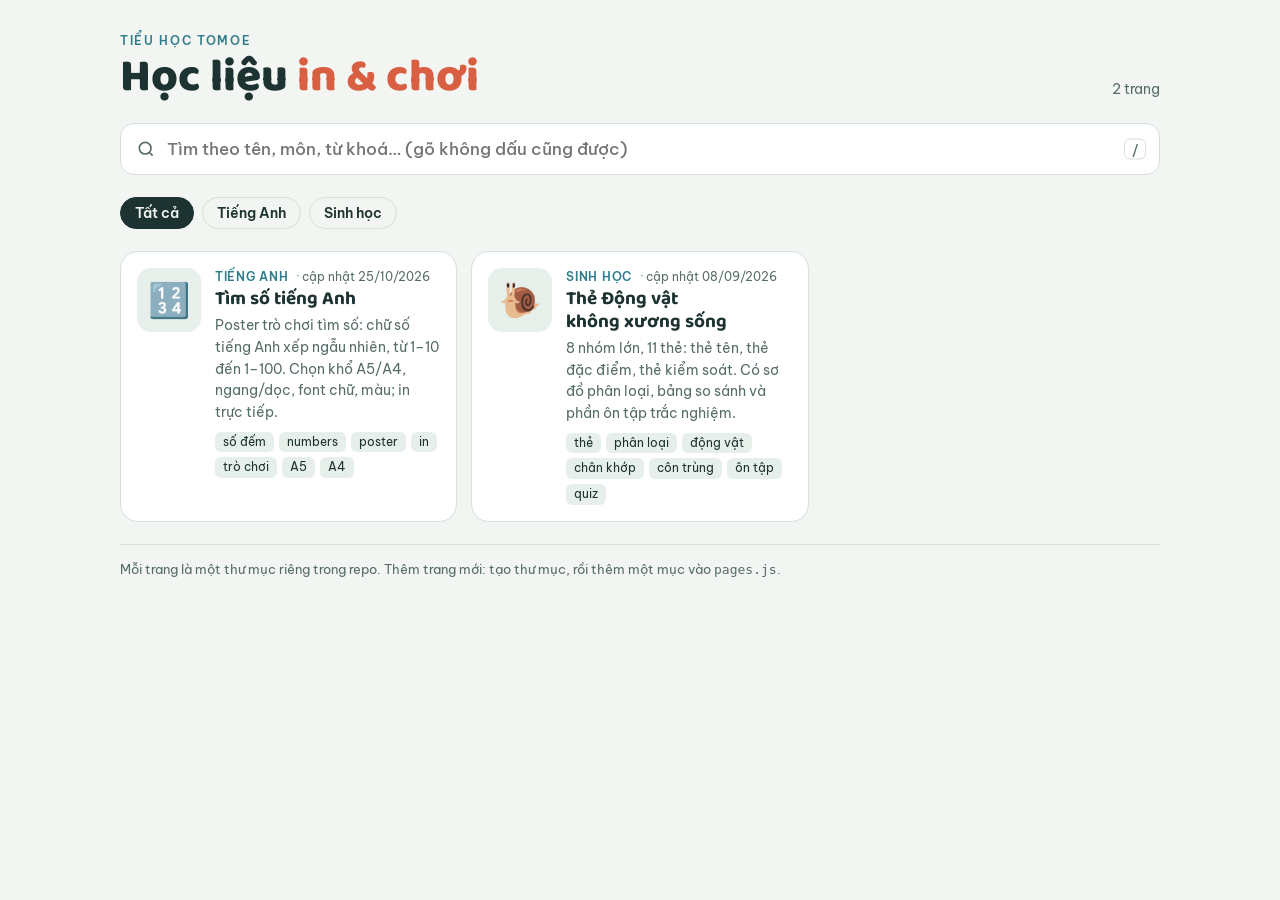
==== index.html @ 24cdd810 "Add files via upload" ====
<!DOCTYPE html>
<html lang="vi">
<head>
<meta charset="utf-8">
<meta name="viewport" content="width=device-width,initial-scale=1,viewport-fit=cover">
<title>Học liệu TOMOE</title>
<link rel="preconnect" href="https://fonts.googleapis.com">
<link rel="preconnect" href="https://fonts.gstatic.com" crossorigin>
<link rel="stylesheet" href="https://fonts.googleapis.com/css2?family=Baloo+2:wght@600;700;800&family=Be+Vietnam+Pro:wght@400;500;600&display=swap">
<style>
/* Layout: masthead + search bar, subject chips, then a responsive shelf of page cards */
:root{
  --bg:#F2F5F1; --paper:#FFFFFF; --ink:#1D3331; --ink2:#566C69; --line:#D6E1DB;
  --accent:#D95F43; --sea:#2F7D8A; --chip:#E6EFEA; --mark:#FCE7A6;
  --f-display:"Baloo 2","Be Vietnam Pro",system-ui,sans-serif;
  --f-body:"Be Vietnam Pro",system-ui,-apple-system,"Segoe UI",sans-serif;
  color-scheme:light;
}
@media (prefers-color-scheme: dark){:root{
  --bg:#111C1B; --paper:#192827; --ink:#E8F1ED; --ink2:#A2B8B2; --line:#2C4241;
  --accent:#F0765A; --sea:#5DB2BE; --chip:#22403B; --mark:#6B5A1C; color-scheme:dark}}
*{box-sizing:border-box}
body{margin:0;background:var(--bg);color:var(--ink);font-family:var(--f-body);font-size:15px;line-height:1.55;
  padding-left:max(16px,env(safe-area-inset-left,0px));padding-right:max(16px,env(safe-area-inset-right,0px));padding-block:32px 56px}
.wrap{max-width:1040px;margin:0 auto;display:flex;flex-direction:column;gap:22px}
.mast{display:flex;flex-wrap:wrap;justify-content:space-between;align-items:flex-end;gap:12px}
.eyebrow{font-size:12px;letter-spacing:.14em;text-transform:uppercase;color:var(--sea);font-weight:600}
h1{font-family:var(--f-display);font-weight:800;font-size:clamp(30px,5vw,46px);line-height:1.05;margin:2px 0 0;text-wrap:balance}
h1 em{font-style:normal;color:var(--accent)}
.count{color:var(--ink2);font-size:14px;font-variant-numeric:tabular-nums}
.search{position:relative}
.search input{width:100%;font:500 17px var(--f-body);color:var(--ink);background:var(--paper);border:1.5px solid var(--line);
  border-radius:14px;padding:14px 16px 14px 46px;outline:none}
.search input:focus{border-color:var(--sea);box-shadow:0 0 0 4px color-mix(in srgb,var(--sea) 18%,transparent)}
.search svg{position:absolute;left:16px;top:50%;transform:translateY(-50%);width:20px;height:20px;fill:none;stroke:var(--ink2);stroke-width:2}
.search kbd{position:absolute;right:14px;top:50%;transform:translateY(-50%);font:600 12px var(--f-body);color:var(--ink2);border:1px solid var(--line);border-radius:6px;padding:2px 7px}
.chips{display:flex;flex-wrap:wrap;gap:8px}
.chip{font:600 14px var(--f-body);color:var(--ink);background:transparent;border:1px solid var(--line);border-radius:999px;padding:6px 14px;cursor:pointer}
.chip:hover{border-color:var(--sea)}
.chip[aria-pressed="true"]{background:var(--ink);color:var(--bg);border-color:var(--ink)}
.chip:focus-visible,.card:focus-visible{outline:3px solid var(--sea);outline-offset:2px}
.shelf{display:grid;grid-template-columns:repeat(auto-fill,minmax(290px,1fr));gap:14px}
.card{display:grid;grid-template-columns:64px 1fr;gap:14px;align-items:start;text-decoration:none;color:inherit;
  background:var(--paper);border:1px solid var(--line);border-radius:18px;padding:16px;transition:transform .15s,border-color .15s}
.card:hover{transform:translateY(-2px);border-color:var(--sea)}
.tile{width:64px;height:64px;border-radius:14px;display:grid;place-items:center;font-size:34px;background:var(--chip)}
.card .meta{display:flex;flex-wrap:wrap;gap:8px;align-items:center;font-size:12px;color:var(--ink2)}
.card .subj{font-weight:600;letter-spacing:.06em;text-transform:uppercase;color:var(--sea)}
.card h2{font-family:var(--f-display);font-weight:700;font-size:19px;line-height:1.2;margin:2px 0 4px;text-wrap:balance}
.card p{margin:0;font-size:14px;color:var(--ink2)}
.card .tags{display:flex;flex-wrap:wrap;gap:5px;margin-top:8px}
.card .tags span{font-size:12px;background:var(--chip);border-radius:6px;padding:1px 8px}
mark{background:var(--mark);color:inherit;border-radius:3px;padding:0 1px}
.empty{color:var(--ink2);text-align:center;padding:32px 0}
footer{color:var(--ink2);font-size:13px;border-top:1px solid var(--line);padding-top:14px}
@media (prefers-reduced-motion:reduce){*{transition:none!important}}
</style>
</head>
<body>
<div class="wrap">
  <div class="mast">
    <div>
      <div class="eyebrow">Tiểu học TOMOE</div>
      <h1>Học liệu <em>in &amp; chơi</em></h1>
    </div>
    <div class="count" id="count"></div>
  </div>

  <label class="search" for="q">
    <svg viewBox="0 0 24 24" aria-hidden="true"><circle cx="11" cy="11" r="7"></circle><path d="M20 20l-3.5-3.5"></path></svg>
    <input id="q" type="search" placeholder="Tìm theo tên, môn, từ khoá… (gõ không dấu cũng được)" autocomplete="off">
    <kbd>/</kbd>
  </label>

  <div class="chips" id="chips" aria-label="Lọc theo môn"></div>
  <div class="shelf" id="shelf"></div>
  <div class="empty" id="empty" hidden>Không có trang nào khớp. Thử từ khoá khác hoặc chọn “Tất cả”.</div>

  <footer>Mỗi trang là một thư mục riêng trong repo. Thêm trang mới: tạo thư mục, rồi thêm một mục vào <code>pages.js</code>.</footer>
</div>

<script src="pages.js"></script>
<script>
(function(){
  const pages=(window.PAGES||[]).slice().sort((a,b)=>b.updated.localeCompare(a.updated));
  const norm=s=>s.toLowerCase().normalize('NFD').replace(/[̀-ͯ]/g,'').replace(/đ/g,'d');
  const esc=s=>s.replace(/[&<>"]/g,c=>({'&':'&amp;','<':'&lt;','>':'&gt;','"':'&quot;'}[c]));
  const subjects=['Tất cả',...new Set(pages.map(p=>p.subject))];
  let subj='Tất cả';
  const q=document.getElementById('q');
  try{const s=new URLSearchParams(location.search);if(s.get('q'))q.value=s.get('q');if(s.get('mon'))subj=s.get('mon');}catch(e){}

  const chips=document.getElementById('chips');
  subjects.forEach(s=>{const b=document.createElement('button');b.type='button';b.className='chip';b.textContent=s;
    b.addEventListener('click',()=>{subj=s;render();});chips.appendChild(b);});

  // highlight matches in original text, accent-insensitive
  function hl(text,terms){
    if(!terms.length)return esc(text);
    const n=norm(text);const marks=new Array(text.length).fill(false);
    terms.forEach(t=>{let i=n.indexOf(t);while(t&&i>-1){for(let k=i;k<i+t.length;k++)marks[k]=true;i=n.indexOf(t,i+t.length);}});
    let out='',open=false;
    for(let i=0;i<text.length;i++){if(marks[i]&&!open){out+='<mark>';open=true;}if(!marks[i]&&open){out+='</mark>';open=false;}out+=esc(text[i]);}
    return out+(open?'</mark>':'');
  }

  function render(){
    chips.querySelectorAll('.chip').forEach(b=>b.setAttribute('aria-pressed',String(b.textContent===subj)));
    const terms=norm(q.value).split(/\s+/).filter(Boolean);
    const list=pages.filter(p=>{
      if(subj!=='Tất cả'&&p.subject!==subj)return false;
      const hay=norm([p.title,p.desc,p.subject,...p.tags].join(' '));
      return terms.every(t=>hay.includes(t));
    });
    document.getElementById('shelf').innerHTML=list.map(p=>`
      <a class="card" href="${esc(p.path)}">
        <div class="tile" aria-hidden="true">${p.icon||'📄'}</div>
        <div>
          <div class="meta"><span class="subj">${hl(p.subject,terms)}</span><span>· cập nhật ${p.updated.split('-').reverse().join('/')}</span></div>
          <h2>${hl(p.title,terms)}</h2>
          <p>${hl(p.desc,terms)}</p>
          <div class="tags">${p.tags.map(t=>`<span>${hl(t,terms)}</span>`).join('')}</div>
        </div>
      </a>`).join('');
    document.getElementById('empty').hidden=list.length>0;
    document.getElementById('count').textContent=list.length===pages.length?`${pages.length} trang`:`${list.length} / ${pages.length} trang`;
    try{const s=new URLSearchParams();if(q.value)s.set('q',q.value);if(subj!=='Tất cả')s.set('mon',subj);
      history.replaceState(null,'',location.pathname+(s.toString()?'?'+s:''));}catch(e){}
  }
  q.addEventListener('input',render);
  document.addEventListener('keydown',e=>{if(e.key==='/'&&document.activeElement!==q){e.preventDefault();q.focus();}
    if(e.key==='Enter'&&document.activeElement===q){const a=document.querySelector('.card');if(a)location.href=a.href;}});
  render();
})();
</script>
</body>
</html>
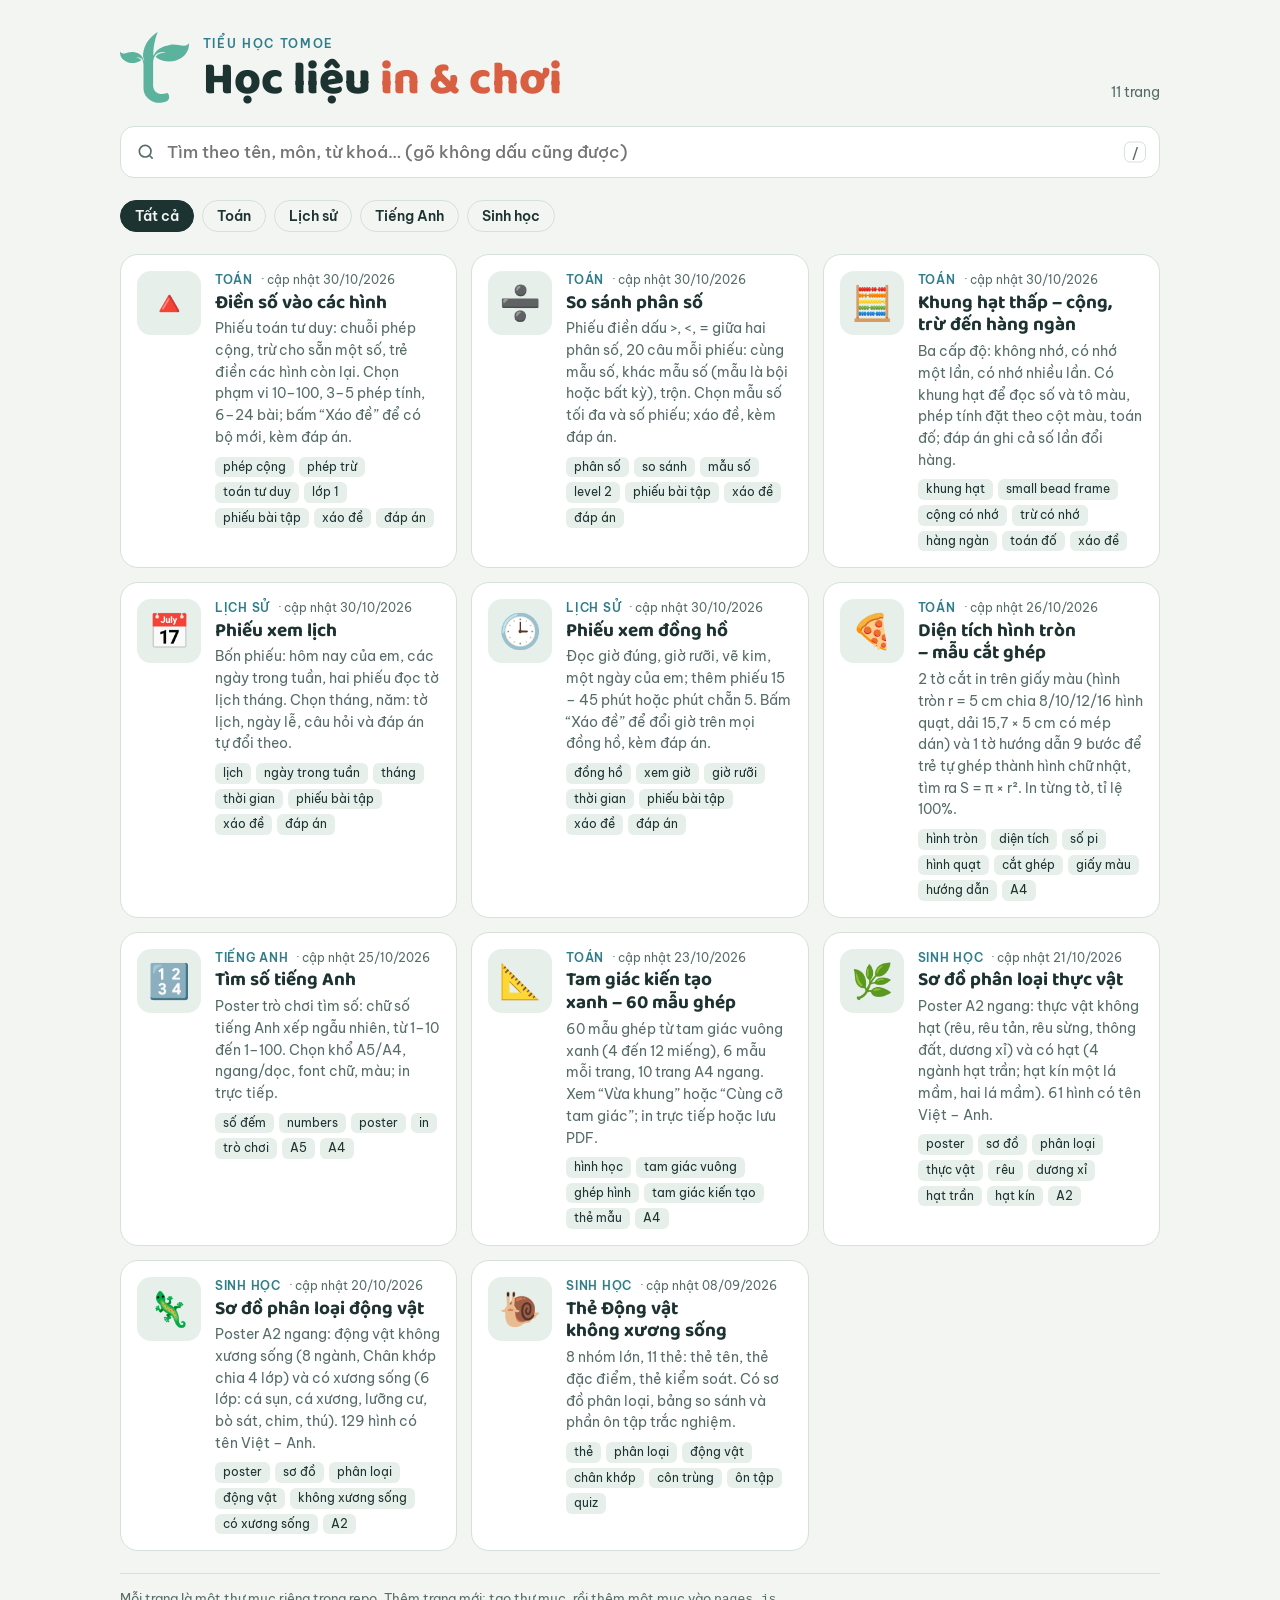
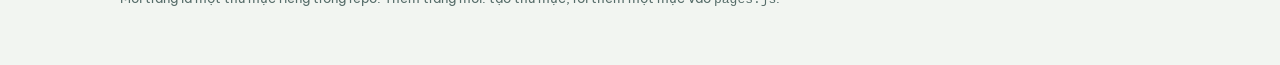
==== commit f2d289bd: "Add Tomoe T logo to worksheet headers and index page (Opus 5.5)" ====
--- a/index.html
+++ b/index.html
@@ -4,6 +4,7 @@
 <meta charset="utf-8">
 <meta name="viewport" content="width=device-width,initial-scale=1,viewport-fit=cover">
 <title>Học liệu TOMOE</title>
+<link rel="icon" href="assets/logo-tomoe-t.svg" type="image/svg+xml">
 <link rel="preconnect" href="https://fonts.googleapis.com">
 <link rel="preconnect" href="https://fonts.gstatic.com" crossorigin>
 <link rel="stylesheet" href="https://fonts.googleapis.com/css2?family=Baloo+2:wght@600;700;800&family=Be+Vietnam+Pro:wght@400;500;600&display=swap">
@@ -24,6 +25,8 @@
   padding-left:max(16px,env(safe-area-inset-left,0px));padding-right:max(16px,env(safe-area-inset-right,0px));padding-block:32px 56px}
 .wrap{max-width:1040px;margin:0 auto;display:flex;flex-direction:column;gap:22px}
 .mast{display:flex;flex-wrap:wrap;justify-content:space-between;align-items:flex-end;gap:12px}
+.brand{display:flex;align-items:flex-end;gap:14px}
+.brand img{height:clamp(56px,8vw,72px);width:auto;flex:none}
 .eyebrow{font-size:12px;letter-spacing:.14em;text-transform:uppercase;color:var(--sea);font-weight:600}
 h1{font-family:var(--f-display);font-weight:800;font-size:clamp(30px,5vw,46px);line-height:1.05;margin:2px 0 0;text-wrap:balance}
 h1 em{font-style:normal;color:var(--accent)}
@@ -59,9 +62,12 @@
 <body>
 <div class="wrap">
   <div class="mast">
-    <div>
-      <div class="eyebrow">Tiểu học TOMOE</div>
-      <h1>Học liệu <em>in &amp; chơi</em></h1>
+    <div class="brand">
+      <img src="assets/logo-tomoe-t.svg" alt="">
+      <div>
+        <div class="eyebrow">Tiểu học TOMOE</div>
+        <h1>Học liệu <em>in &amp; chơi</em></h1>
+      </div>
     </div>
     <div class="count" id="count"></div>
   </div>
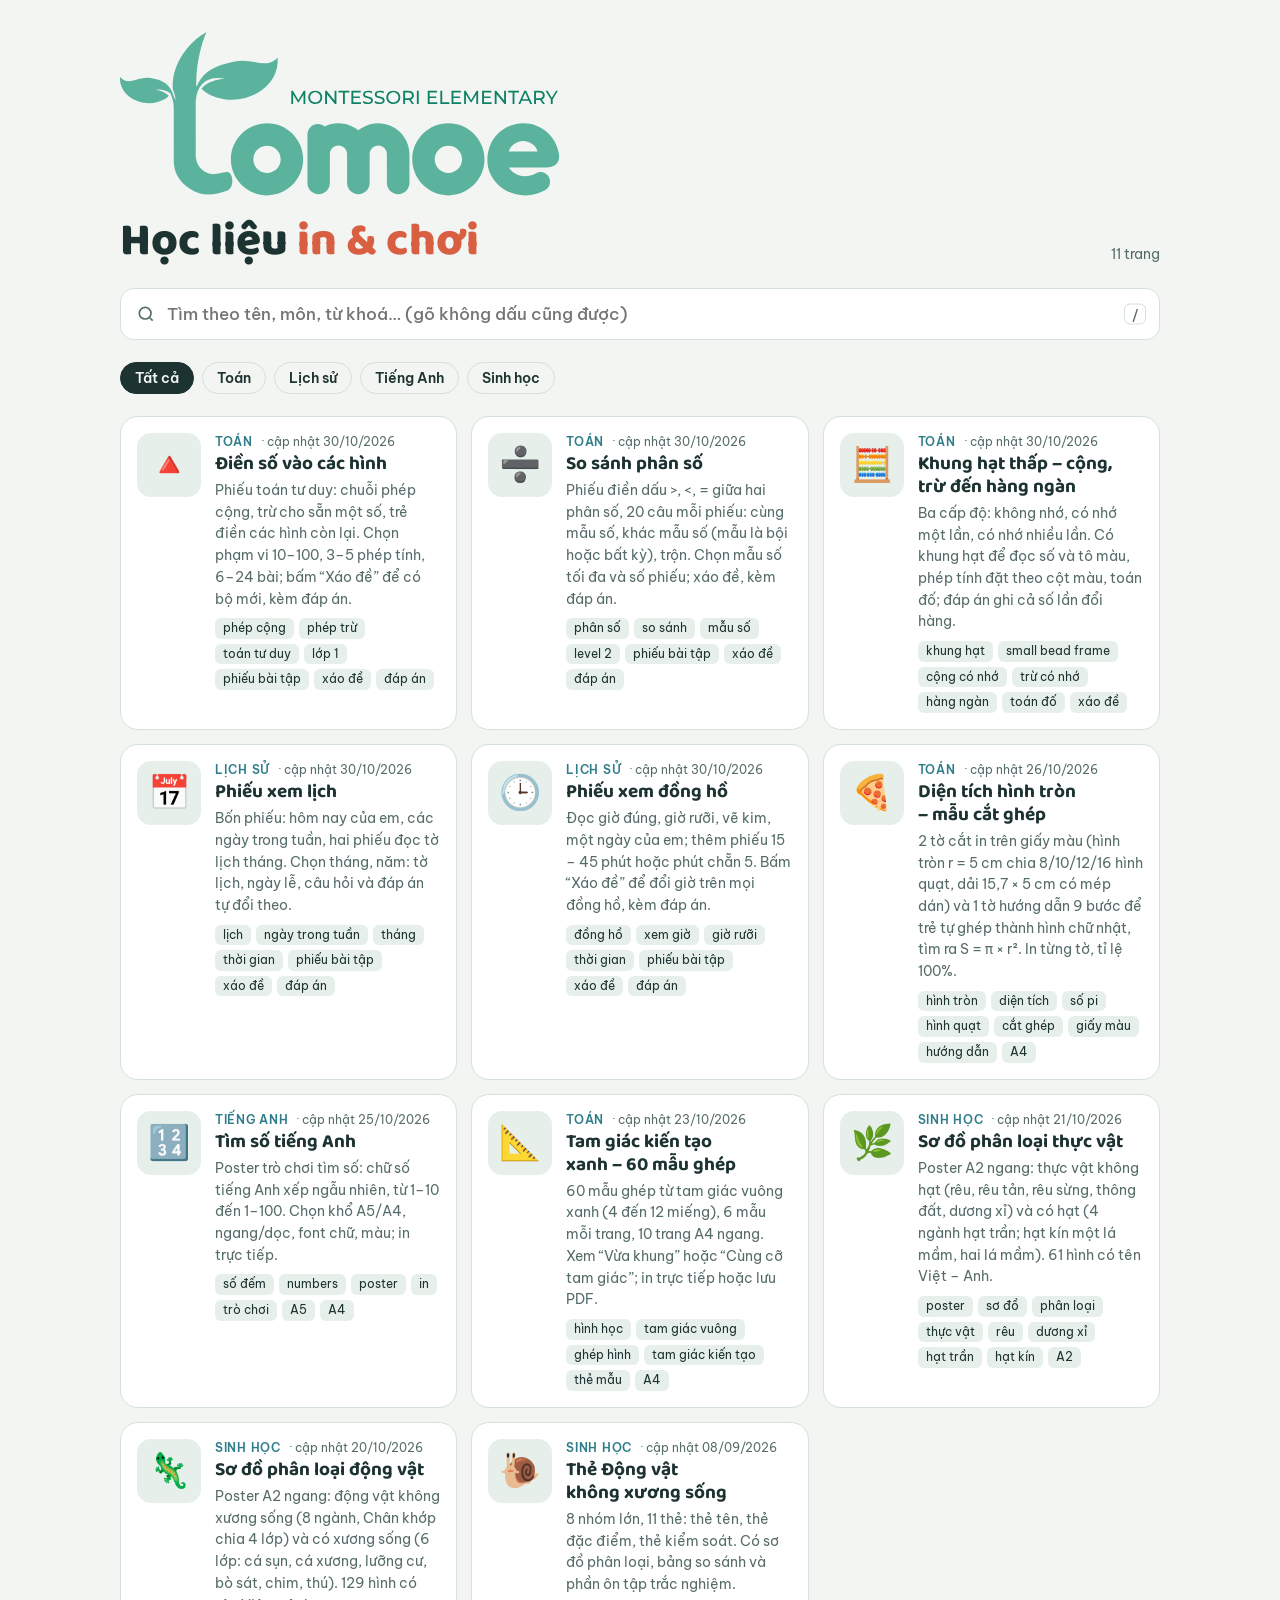
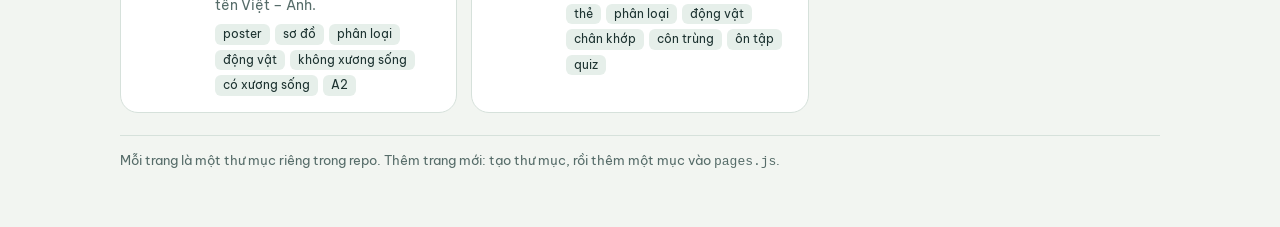
==== commit c9141137: "Show full Tomoe logo large on the homepage (Opus 5.5)" ====
--- a/index.html
+++ b/index.html
@@ -25,8 +25,8 @@
   padding-left:max(16px,env(safe-area-inset-left,0px));padding-right:max(16px,env(safe-area-inset-right,0px));padding-block:32px 56px}
 .wrap{max-width:1040px;margin:0 auto;display:flex;flex-direction:column;gap:22px}
 .mast{display:flex;flex-wrap:wrap;justify-content:space-between;align-items:flex-end;gap:12px}
-.brand{display:flex;align-items:flex-end;gap:14px}
-.brand img{height:clamp(56px,8vw,72px);width:auto;flex:none}
+.brand{display:flex;flex-direction:column;align-items:flex-start;gap:clamp(10px,2vw,18px)}
+.brand img{width:clamp(280px,46vw,440px);max-width:100%;height:auto}
 .eyebrow{font-size:12px;letter-spacing:.14em;text-transform:uppercase;color:var(--sea);font-weight:600}
 h1{font-family:var(--f-display);font-weight:800;font-size:clamp(30px,5vw,46px);line-height:1.05;margin:2px 0 0;text-wrap:balance}
 h1 em{font-style:normal;color:var(--accent)}
@@ -63,11 +63,8 @@
 <div class="wrap">
   <div class="mast">
     <div class="brand">
-      <img src="assets/logo-tomoe-t.svg" alt="">
-      <div>
-        <div class="eyebrow">Tiểu học TOMOE</div>
-        <h1>Học liệu <em>in &amp; chơi</em></h1>
-      </div>
+      <img src="assets/logo-tomoe.svg" alt="Tomoe Montessori Elementary">
+      <h1>Học liệu <em>in &amp; chơi</em></h1>
     </div>
     <div class="count" id="count"></div>
   </div>
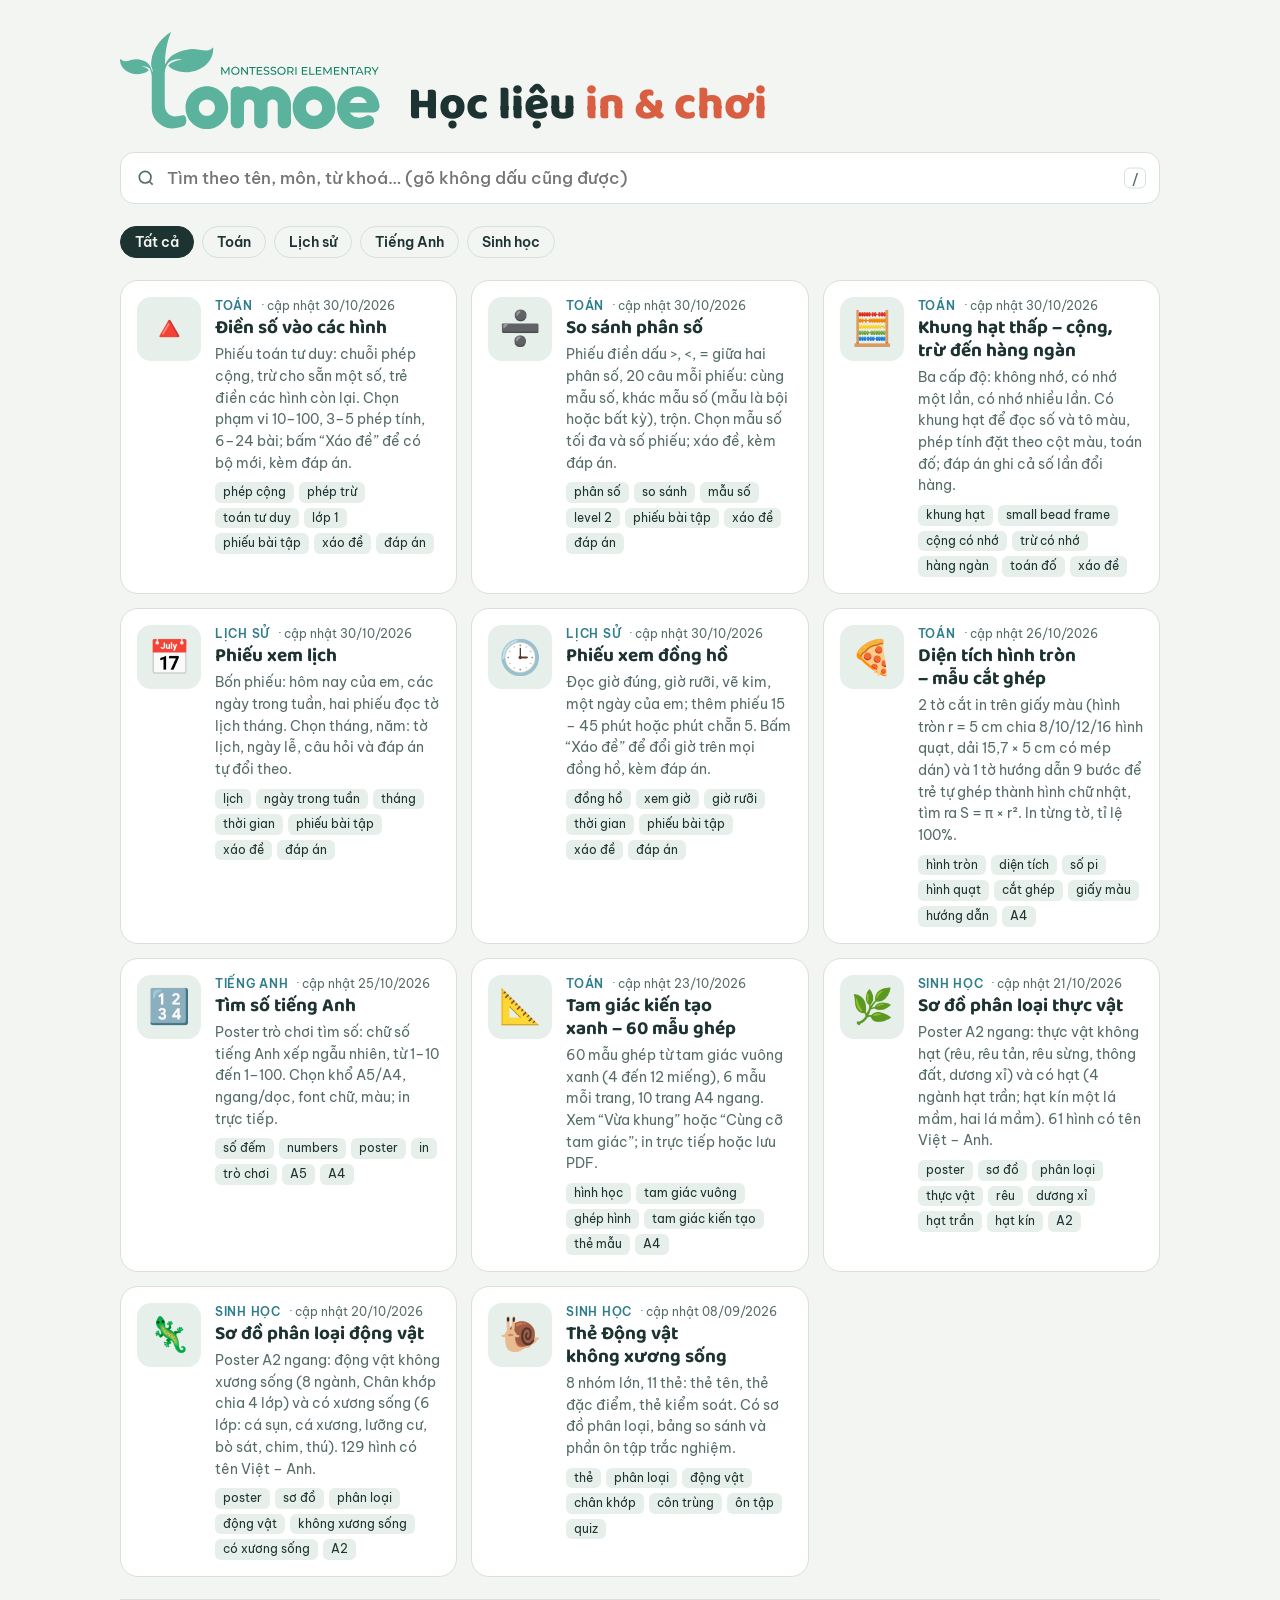
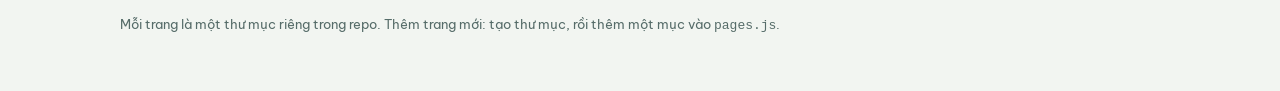
==== commit 36a25cbe: "Put homepage logo and title in one row, drop page count (Opus 5.5)" ====
--- a/index.html
+++ b/index.html
@@ -24,13 +24,10 @@
 body{margin:0;background:var(--bg);color:var(--ink);font-family:var(--f-body);font-size:15px;line-height:1.55;
   padding-left:max(16px,env(safe-area-inset-left,0px));padding-right:max(16px,env(safe-area-inset-right,0px));padding-block:32px 56px}
 .wrap{max-width:1040px;margin:0 auto;display:flex;flex-direction:column;gap:22px}
-.mast{display:flex;flex-wrap:wrap;justify-content:space-between;align-items:flex-end;gap:12px}
-.brand{display:flex;flex-direction:column;align-items:flex-start;gap:clamp(10px,2vw,18px)}
-.brand img{width:clamp(280px,46vw,440px);max-width:100%;height:auto}
-.eyebrow{font-size:12px;letter-spacing:.14em;text-transform:uppercase;color:var(--sea);font-weight:600}
+.mast{display:flex;flex-wrap:wrap;align-items:flex-end;gap:10px clamp(16px,3vw,28px)}
+.mast img{width:clamp(200px,26vw,260px);max-width:100%;height:auto}
 h1{font-family:var(--f-display);font-weight:800;font-size:clamp(30px,5vw,46px);line-height:1.05;margin:2px 0 0;text-wrap:balance}
 h1 em{font-style:normal;color:var(--accent)}
-.count{color:var(--ink2);font-size:14px;font-variant-numeric:tabular-nums}
 .search{position:relative}
 .search input{width:100%;font:500 17px var(--f-body);color:var(--ink);background:var(--paper);border:1.5px solid var(--line);
   border-radius:14px;padding:14px 16px 14px 46px;outline:none}
@@ -62,11 +59,8 @@
 <body>
 <div class="wrap">
   <div class="mast">
-    <div class="brand">
-      <img src="assets/logo-tomoe.svg" alt="Tomoe Montessori Elementary">
-      <h1>Học liệu <em>in &amp; chơi</em></h1>
-    </div>
-    <div class="count" id="count"></div>
+    <img src="assets/logo-tomoe.svg" alt="Tomoe Montessori Elementary">
+    <h1>Học liệu <em>in &amp; chơi</em></h1>
   </div>
 
   <label class="search" for="q">
@@ -126,7 +120,6 @@
         </div>
       </a>`).join('');
     document.getElementById('empty').hidden=list.length>0;
-    document.getElementById('count').textContent=list.length===pages.length?`${pages.length} trang`:`${list.length} / ${pages.length} trang`;
     try{const s=new URLSearchParams();if(q.value)s.set('q',q.value);if(subj!=='Tất cả')s.set('mon',subj);
       history.replaceState(null,'',location.pathname+(s.toString()?'?'+s:''));}catch(e){}
   }
